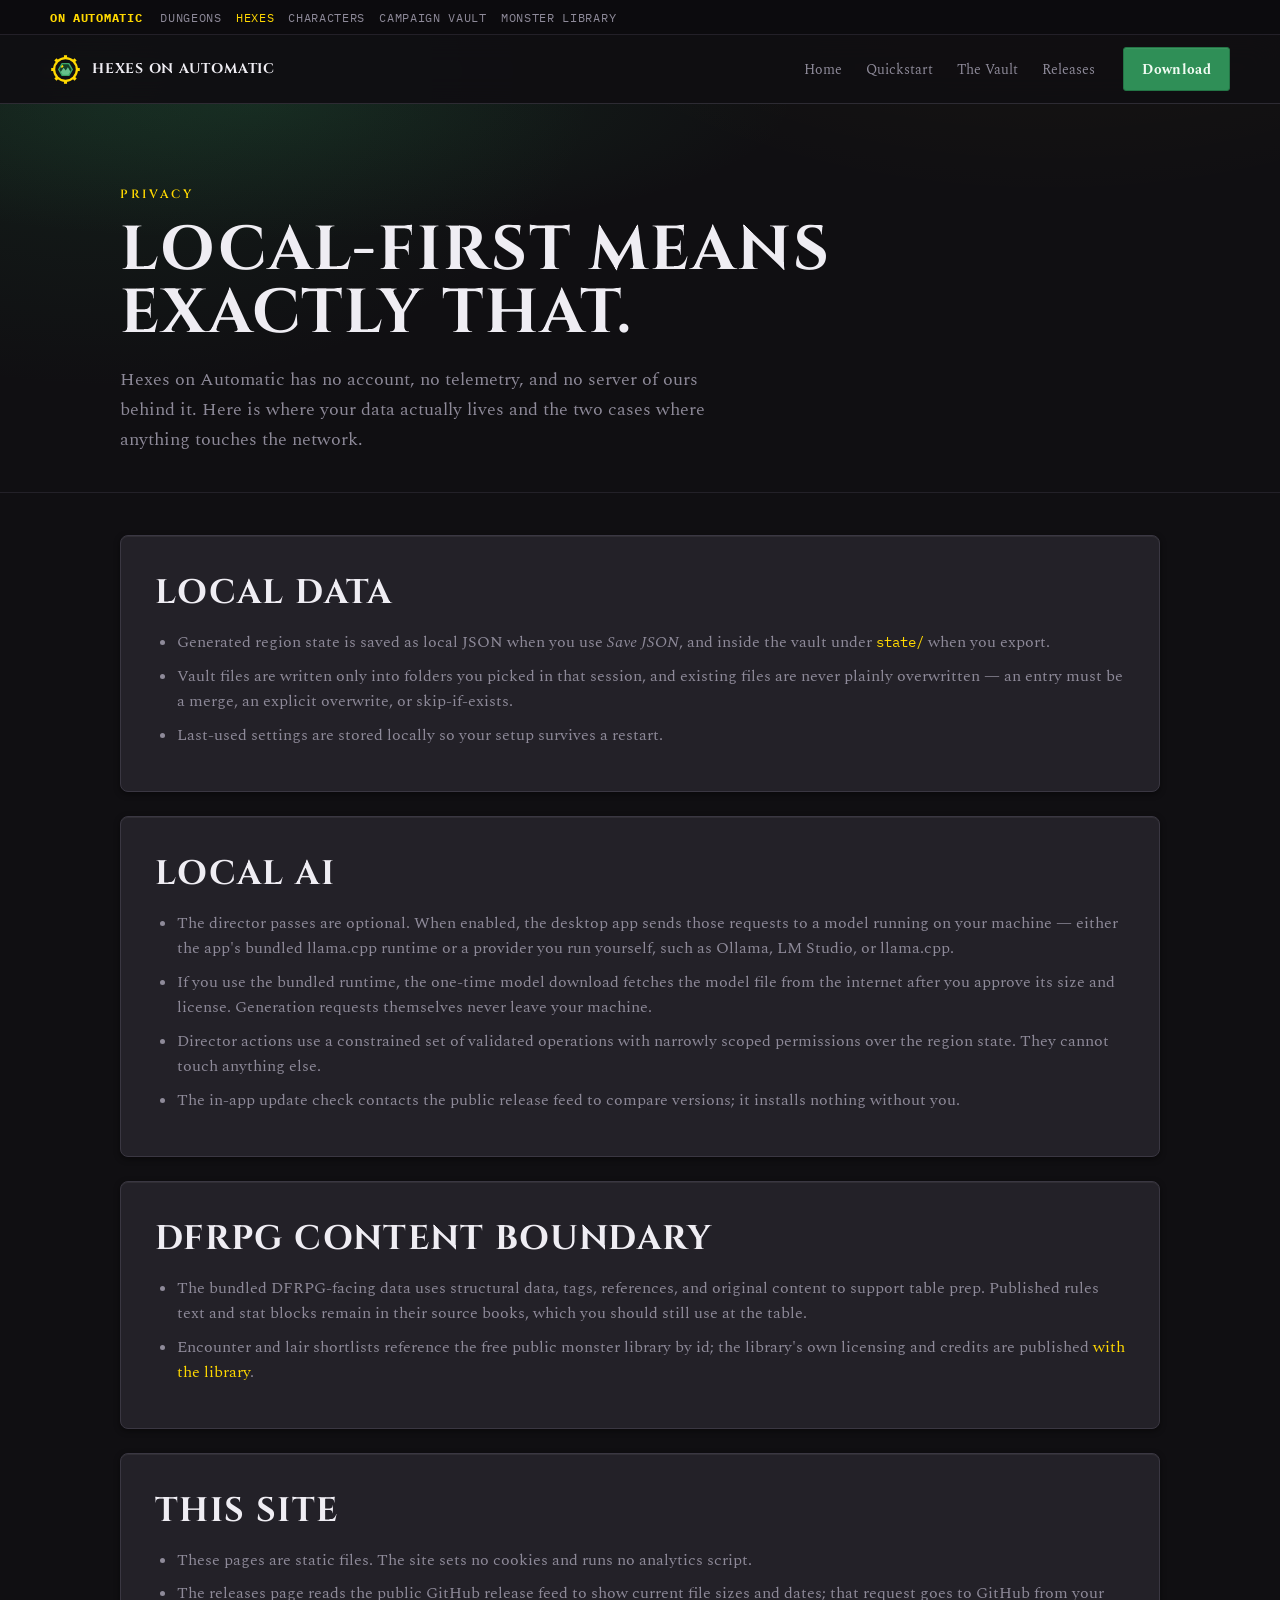
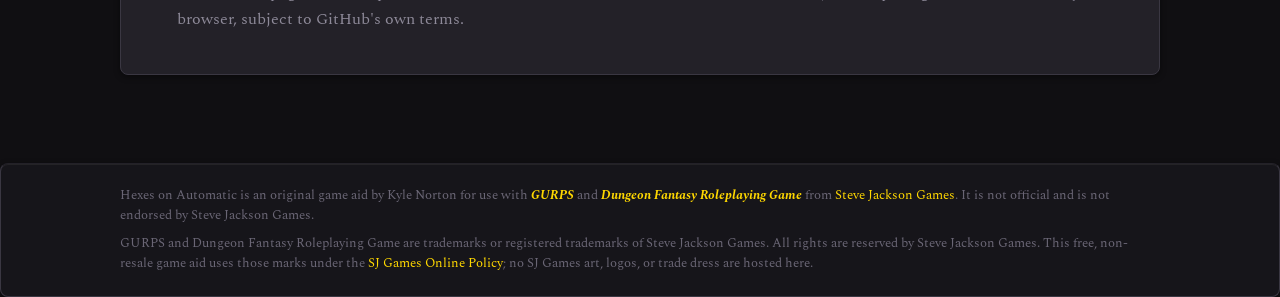
==== privacy.html @ 6dd8491a "Initial public site for Hexes on Automatic Modeled on the Dungeons on Automatic site: same design sy" ====
<!DOCTYPE html>
<html lang="en">
<head>
  <meta charset="utf-8">
  <meta name="viewport" content="width=device-width, initial-scale=1.0">
  <meta name="description" content="Privacy, local-first behavior, and content boundaries for Hexes on Automatic.">
  <title>Hexes on Automatic — Privacy</title>
  <link rel="canonical" href="https://hexes.dungeonsonautomatic.com/privacy.html">
  <meta property="og:site_name" content="Hexes on Automatic">
  <meta property="og:type" content="website">
  <meta property="og:title" content="Hexes on Automatic — Privacy">
  <meta property="og:description" content="Privacy, local-first behavior, and content boundaries for Hexes on Automatic.">
  <meta property="og:url" content="https://hexes.dungeonsonautomatic.com/privacy.html">
  <link rel="icon" href="assets/brand/favicon.svg" type="image/svg+xml">
  <link rel="stylesheet" href="styles.css">
  <style>
    * { box-sizing: border-box; }
    body { margin: 0; background: var(--surface-app); color: var(--text-body); font-family: var(--font-body); }
    a { color: inherit; text-decoration: none; }
    .wrap { width: min(1040px, 92vw); margin: 0 auto; }
    header { padding: clamp(48px, 8vw, 90px) 0 40px; border-bottom: 1px solid var(--stone-800); background: radial-gradient(60% 50% at 20% 0%, rgba(47,143,87,0.16), transparent 70%); }
    .eyebrow { font-family: var(--font-display); font-weight: 600; font-size: 12px; letter-spacing: var(--tracking-eyebrow); text-transform: uppercase; color: var(--brass-300); }
    h1, h2 { font-family: var(--font-display); color: var(--text-strong); text-transform: uppercase; }
    h1 { max-width: 860px; margin: 14px 0 0; font-size: clamp(42px, 6vw, 72px); line-height: 1.03; letter-spacing: 0.03em; }
    .lead { max-width: 70ch; margin: 20px 0 0; color: var(--text-muted); font-size: 18px; line-height: 1.65; }
    main { display: grid; gap: 24px; padding: 42px 0 88px; }
    section { background: var(--surface-panel); border: 1px solid var(--border-hairline); border-radius: var(--radius-lg); padding: clamp(22px, 4vw, 34px); box-shadow: var(--shadow-sm), var(--glint-top); }
    h2 { margin: 0; font-size: clamp(24px, 3vw, 34px); letter-spacing: 0.04em; }
    p, li { color: var(--text-muted); line-height: 1.65; font-size: 15.5px; }
    ul { margin: 14px 0 0; padding-left: 22px; }
    ul li { margin-bottom: 8px; }
    .inline-link, section a { color: var(--brass-300); }
    code { font-family: var(--font-mono); font-size: 0.92em; color: var(--brass-300); }
    strong { color: var(--text-strong); }
  </style>
  <link rel="stylesheet" href="site.css">
</head>
<body>
  <div class="site-family" aria-label="On Automatic family">
    <div class="site-wrap site-family__inner">
      <a class="site-family__brand" href="https://dungeonsonautomatic.com/family.html">On Automatic</a>
      <div class="site-family__links"><a href="https://dungeonsonautomatic.com/">Dungeons</a><a href="index.html" aria-current="page">Hexes</a><a href="https://dungeonsonautomatic.com/characters.html">Characters</a><a href="https://dungeonsonautomatic.com/campaigns.html">Campaign Vault</a><a href="https://dungeonsonautomatic.com/monsters.html">Monster Library</a></div>
    </div>
  </div>
  <nav class="site-nav" aria-label="Main navigation">
    <div class="site-wrap site-nav__inner">
      <a class="site-brand" href="index.html"><img src="assets/brand/hoa_logo_transparent.svg" alt=""><span>Hexes on Automatic</span></a>
      <div class="site-nav__links"><a href="index.html">Home</a><a href="quickstart.html">Quickstart</a><a href="vault.html">The Vault</a><a href="releases.html">Releases</a></div>
      <a class="site-button site-button--primary" href="releases.html#downloads">Download</a>
    </div>
  </nav>
  <header>
    <div class="wrap">
      <span class="eyebrow">Privacy</span>
      <h1>Local-first means exactly that.</h1>
      <p class="lead">Hexes on Automatic has no account, no telemetry, and no server of ours behind it. Here is where your data actually lives and the two cases where anything touches the network.</p>
    </div>
  </header>
  <main class="wrap">
    <section>
      <h2>Local data</h2>
      <ul>
        <li>Generated region state is saved as local JSON when you use <em>Save JSON</em>, and inside the vault under <code>state/</code> when you export.</li>
        <li>Vault files are written only into folders you picked in that session, and existing files are never plainly overwritten &mdash; an entry must be a merge, an explicit overwrite, or skip-if-exists.</li>
        <li>Last-used settings are stored locally so your setup survives a restart.</li>
      </ul>
    </section>
    <section>
      <h2>Local AI</h2>
      <ul>
        <li>The director passes are optional. When enabled, the desktop app sends those requests to a model running on your machine &mdash; either the app's bundled llama.cpp runtime or a provider you run yourself, such as Ollama, LM Studio, or llama.cpp.</li>
        <li>If you use the bundled runtime, the one-time model download fetches the model file from the internet after you approve its size and license. Generation requests themselves never leave your machine.</li>
        <li>Director actions use a constrained set of validated operations with narrowly scoped permissions over the region state. They cannot touch anything else.</li>
        <li>The in-app update check contacts the public release feed to compare versions; it installs nothing without you.</li>
      </ul>
    </section>
    <section>
      <h2>DFRPG content boundary</h2>
      <ul>
        <li>The bundled DFRPG-facing data uses structural data, tags, references, and original content to support table prep. Published rules text and stat blocks remain in their source books, which you should still use at the table.</li>
        <li>Encounter and lair shortlists reference the free public monster library by id; the library's own licensing and credits are published <a href="https://dungeonsonautomatic.com/monster-credits.html">with the library</a>.</li>
      </ul>
    </section>
    <section>
      <h2>This site</h2>
      <ul>
        <li>These pages are static files. The site sets no cookies and runs no analytics script.</li>
        <li>The releases page reads the public GitHub release feed to show current file sizes and dates; that request goes to GitHub from your browser, subject to GitHub's own terms.</li>
      </ul>
    </section>
  </main>
  <section class="legal-notice" aria-label="Steve Jackson Games notice">
    <div class="wrap">
      <p>Hexes on Automatic is an original game aid by Kyle Norton for use with <a href="https://www.sjgames.com/gurps/"><b><i>GURPS</i></b></a> and <a href="https://www.sjgames.com/dungeonfantasy/"><b><i>Dungeon Fantasy Roleplaying Game</i></b></a> from <a href="https://www.sjgames.com/">Steve Jackson Games</a>. It is not official and is not endorsed by Steve Jackson Games.</p>
      <p>GURPS and Dungeon Fantasy Roleplaying Game are trademarks or registered trademarks of Steve Jackson Games. All rights are reserved by Steve Jackson Games. This free, non-resale game aid uses those marks under the <a href="https://www.sjgames.com/general/online_policy.html">SJ Games Online Policy</a>; no SJ Games art, logos, or trade dress are hosted here.</p>
    </div>
  </section>
</body>
</html>
---- styles.css ----
/* ============================================================
   Hexes on Automatic — Design System
   Global entry point. Consumers link THIS file only.
   Import order: fonts/type → color → spacing → effects.
   (Keep this file to @import lines only.)
   ============================================================ */

@import url('tokens/typography.css');
@import url('tokens/colors.css');
@import url('tokens/spacing.css');
@import url('tokens/effects.css');
@import url('components/components.css');
---- site.css ----
/* Public-site layout. Brand tokens and UI primitives live in styles.css. */

* { box-sizing: border-box; }

html { scroll-behavior: smooth; }

body {
  margin: 0;
  background:
    radial-gradient(900px 520px at 82% -8%, rgba(255, 216, 0, 0.05), transparent 68%),
    radial-gradient(760px 480px at 8% 4%, rgba(47, 143, 87, 0.13), transparent 65%),
    var(--surface-app);
  color: var(--text-body);
  font-family: var(--font-body);
  -webkit-font-smoothing: antialiased;
}

a { color: inherit; text-decoration: none; }
img { max-width: 100%; }
button, a { -webkit-tap-highlight-color: transparent; }

a:focus-visible {
  outline: none;
  box-shadow: var(--focus-ring);
  border-radius: var(--radius-sm);
}

.site-wrap {
  width: min(1180px, calc(100% - 48px));
  margin-inline: auto;
}

/* On Automatic family strip: one thin bar above every page's nav naming the
   siblings, so each product page is also the front door to the others. */
.site-family {
  border-bottom: 1px solid rgba(58, 55, 66, 0.5);
  background: rgba(12, 11, 14, 0.96);
  font-family: var(--font-mono);
  font-size: 11.5px;
  letter-spacing: 0.06em;
  text-transform: uppercase;
}

.site-family__inner {
  min-height: 34px;
  display: flex;
  align-items: center;
  flex-wrap: wrap;
  gap: 8px 18px;
  padding: 5px 0;
}

.site-family__brand {
  color: var(--brass-300);
  font-weight: 700;
  white-space: nowrap;
}

.site-family__links {
  display: flex;
  flex-wrap: wrap;
  gap: 6px 14px;
}

.site-family__links a { color: var(--text-muted); transition: color var(--dur-fast) var(--ease-standard); }
.site-family__links a:hover,
.site-family__links a[aria-current="page"] { color: var(--brass-300); }

.site-nav {
  position: sticky;
  top: 0;
  z-index: var(--z-sticky);
  border-bottom: 1px solid rgba(58, 55, 66, 0.72);
  background: rgba(16, 15, 18, 0.9);
  backdrop-filter: blur(14px);
}

.site-nav__inner {
  min-height: 68px;
  display: flex;
  align-items: center;
  gap: 28px;
}

.site-brand {
  display: inline-flex;
  align-items: center;
  gap: 11px;
  flex: none;
}

.site-brand img { width: 31px; height: 31px; }

.site-brand span {
  color: var(--text-strong);
  font-family: var(--font-display);
  font-size: 14px;
  font-weight: 700;
  letter-spacing: 0.055em;
  line-height: 1.1;
  text-transform: uppercase;
}

.site-nav__links {
  display: flex;
  align-items: center;
  gap: 24px;
  margin-left: auto;
  color: var(--text-muted);
  font-size: 14px;
}

.site-nav__links a,
.site-footer__links a { transition: color var(--dur-fast) var(--ease-standard); }
.site-nav__links a:hover,
.site-footer__links a:hover { color: var(--brass-300); }

.site-button {
  display: inline-flex;
  align-items: center;
  justify-content: center;
  min-height: 44px;
  padding: 0 18px;
  border: 1px solid var(--border-strong);
  border-radius: var(--radius-sm);
  color: var(--text-strong);
  font-size: 14px;
  font-weight: 700;
  letter-spacing: 0.025em;
  box-shadow: var(--glint-top);
  transition:
    background var(--dur-fast) var(--ease-standard),
    border-color var(--dur-fast) var(--ease-standard),
    color var(--dur-fast) var(--ease-standard),
    transform var(--dur-fast) var(--ease-standard);
}

.site-button:hover { border-color: var(--brass-400); color: var(--brass-300); }
.site-button:active { transform: translateY(1px); }

.site-button--primary {
  border-color: var(--canopy-600);
  background: var(--canopy-500);
  color: var(--text-onbrand);
}

.site-button--primary:hover {
  border-color: var(--canopy-500);
  background: var(--canopy-400);
  color: var(--text-onbrand);
}

.site-button--quiet { background: rgba(35, 33, 40, 0.72); }

.site-eyebrow {
  color: var(--brass-300);
  font-family: var(--font-mono);
  font-size: 11px;
  font-weight: 600;
  letter-spacing: 0.17em;
  text-transform: uppercase;
}

body > .site-nav + header:not(.site-hero) {
  padding: clamp(52px, 6vw, 78px) 0 38px;
}

body > .site-nav + header:not(.site-hero) h1 {
  max-width: 920px;
  font-size: clamp(38px, 5vw, 62px);
  line-height: 1.02;
}

.site-hero {
  position: relative;
  overflow: clip;
  padding: clamp(62px, 6.5vw, 86px) 0 68px;
}

.site-hero::after {
  position: absolute;
  z-index: -1;
  right: -12%;
  bottom: -230px;
  width: 760px;
  height: 760px;
  border: 1px solid rgba(255, 216, 0, 0.055);
  border-radius: 50%;
  box-shadow:
    0 0 0 90px rgba(255, 216, 0, 0.017),
    0 0 0 180px rgba(255, 216, 0, 0.011);
  content: "";
}

.site-hero__grid {
  display: grid;
  grid-template-columns: minmax(0, 0.92fr) minmax(500px, 1.08fr);
  gap: clamp(38px, 5vw, 72px);
  align-items: center;
}

.site-hero h1 {
  max-width: 670px;
  margin: 17px 0 0;
  color: var(--text-strong);
  font-family: var(--font-display);
  font-size: clamp(46px, 5vw, 66px);
  font-weight: 800;
  letter-spacing: 0.025em;
  line-height: 0.98;
  text-transform: uppercase;
}

.site-hero h1 em { color: var(--canopy-300); font-style: normal; }

.site-hero__lede {
  max-width: 52ch;
  margin: 25px 0 0;
  color: var(--text-muted);
  font-size: clamp(17px, 1.65vw, 20px);
  line-height: 1.58;
}

.site-hero__actions {
  display: flex;
  flex-wrap: wrap;
  gap: 12px;
  margin-top: 30px;
}

.site-hero__note {
  margin-top: 19px;
  color: var(--text-faint);
  font-family: var(--font-mono);
  font-size: 11.5px;
  line-height: 1.6;
}

.product-window {
  position: relative;
  border: 1px solid var(--stone-600);
  border-radius: var(--radius-lg);
  background: var(--surface-sunken);
  box-shadow: var(--shadow-xl), var(--glint-top);
  transform: rotate(0.35deg);
}

.product-window::before {
  position: absolute;
  inset: -1px;
  z-index: -1;
  border-radius: inherit;
  box-shadow: 22px 28px 70px rgba(0, 0, 0, 0.42);
  content: "";
}

.product-window__bar {
  min-height: 34px;
  display: flex;
  align-items: center;
  gap: 7px;
  padding: 0 12px;
  border-bottom: 1px solid var(--stone-700);
  background: linear-gradient(180deg, var(--stone-800), var(--stone-850));
}

.product-window__bar i {
  width: 8px;
  height: 8px;
  border-radius: 50%;
  background: var(--stone-500);
}

.product-window__bar i:first-child { background: var(--canopy-400); }
.product-window__bar i:nth-child(2) { background: var(--brass-400); }
.product-window__bar i:nth-child(3) { background: var(--ok-400); }

.product-window__bar span {
  margin-left: 8px;
  color: var(--text-faint);
  font-family: var(--font-mono);
  font-size: 10px;
  letter-spacing: 0.05em;
}

.product-window img {
  width: 100%;
  display: block;
  border-radius: 0 0 calc(var(--radius-lg) - 1px) calc(var(--radius-lg) - 1px);
}

.product-window__caption {
  position: absolute;
  right: 18px;
  bottom: -22px;
  display: flex;
  align-items: center;
  gap: 9px;
  padding: 10px 13px;
  border: 1px solid var(--stone-600);
  border-left: 3px solid var(--brass-400);
  border-radius: var(--radius-sm);
  background: rgba(22, 21, 26, 0.94);
  color: var(--text-muted);
  font-size: 12px;
  box-shadow: var(--shadow-md);
}

.product-window__caption strong { color: var(--text-strong); font-weight: 600; }

.proof-strip {
  border-block: 1px solid var(--stone-800);
  background: rgba(22, 21, 26, 0.78);
}

.proof-strip__inner {
  min-height: 72px;
  display: grid;
  grid-template-columns: repeat(4, 1fr);
  align-items: center;
}

.proof {
  padding: 4px 24px;
  border-left: 1px solid var(--stone-800);
}

.proof:first-child { padding-left: 0; border-left: 0; }

.proof b {
  display: block;
  color: var(--text-strong);
  font-family: var(--font-display);
  font-size: 13px;
  letter-spacing: 0.055em;
  text-transform: uppercase;
}

.proof span {
  display: block;
  margin-top: 3px;
  color: var(--text-faint);
  font-family: var(--font-mono);
  font-size: 10.5px;
}

.site-section { padding: clamp(78px, 9vw, 118px) 0; }
.site-section--sunken { border-block: 1px solid var(--stone-800); background: var(--surface-sunken); }

.section-heading {
  display: grid;
  grid-template-columns: minmax(0, 0.78fr) minmax(320px, 0.62fr);
  gap: 50px;
  align-items: end;
}

.section-heading h2 {
  max-width: 800px;
  margin: 13px 0 0;
  color: var(--text-strong);
  font-family: var(--font-display);
  font-size: clamp(32px, 4.5vw, 52px);
  font-weight: 800;
  letter-spacing: 0.035em;
  line-height: 1.04;
  text-transform: uppercase;
}

.section-heading p {
  margin: 0;
  color: var(--text-muted);
  font-size: 17px;
  line-height: 1.65;
}

.workflow {
  display: grid;
  grid-template-columns: repeat(4, 1fr);
  gap: 1px;
  margin-top: 52px;
  border: 1px solid var(--stone-700);
  border-radius: var(--radius-lg);
  overflow: hidden;
  background: var(--stone-700);
  box-shadow: var(--shadow-md);
}

.workflow__step {
  min-height: 230px;
  padding: 26px 24px 28px;
  background:
    linear-gradient(180deg, rgba(255, 255, 255, 0.025), transparent 42%),
    var(--surface-panel);
}

.workflow__number {
  display: flex;
  align-items: center;
  justify-content: space-between;
  color: var(--brass-300);
  font-family: var(--font-mono);
  font-size: 11px;
  letter-spacing: 0.12em;
}

.workflow__number::after {
  width: 34px;
  height: 1px;
  background: var(--stone-600);
  content: "";
}

.workflow h3 {
  margin: 38px 0 0;
  color: var(--text-strong);
  font-family: var(--font-display);
  font-size: 19px;
  letter-spacing: 0.04em;
  text-transform: uppercase;
}

.workflow p {
  margin: 10px 0 0;
  color: var(--text-muted);
  font-size: 14.5px;
  line-height: 1.6;
}

.hybrid {
  position: relative;
  overflow: hidden;
  border-block: 1px solid var(--stone-700);
  background:
    radial-gradient(700px 380px at 4% 50%, rgba(47, 143, 87, 0.13), transparent 70%),
    radial-gradient(620px 340px at 94% 38%, rgba(255, 216, 0, 0.06), transparent 72%),
    var(--stone-900);
}

.hybrid__inner {
  display: grid;
  grid-template-columns: minmax(300px, 0.78fr) minmax(0, 1.22fr);
  gap: clamp(50px, 8vw, 104px);
  align-items: center;
  padding-block: clamp(74px, 9vw, 112px);
}

.hybrid h2 {
  max-width: 620px;
  margin: 14px 0 0;
  color: var(--text-strong);
  font-family: var(--font-display);
  font-size: clamp(36px, 4.7vw, 58px);
  font-weight: 800;
  letter-spacing: 0.035em;
  line-height: 1.01;
  text-transform: uppercase;
}

.hybrid__lede {
  max-width: 54ch;
  margin: 22px 0 0;
  color: var(--text-muted);
  font-size: 17px;
  line-height: 1.65;
}

.hybrid__lede strong { color: var(--text-strong); font-weight: 600; }

.hybrid__machine {
  border: 1px solid var(--stone-600);
  border-radius: var(--radius-lg);
  background: rgba(16, 15, 18, 0.72);
  box-shadow: var(--shadow-lg), var(--glint-top);
  overflow: hidden;
}

.hybrid__machine-head {
  display: flex;
  align-items: center;
  justify-content: space-between;
  gap: 16px;
  min-height: 42px;
  padding: 0 16px;
  border-bottom: 1px solid var(--stone-700);
  background: linear-gradient(180deg, var(--stone-800), var(--stone-850));
  color: var(--text-faint);
  font-family: var(--font-mono);
  font-size: 9.5px;
  letter-spacing: 0.12em;
  text-transform: uppercase;
}

.hybrid__machine-head span:last-child { color: var(--ok-400); }

.hybrid__flow { padding: 10px 22px; }

.hybrid__step {
  position: relative;
  display: grid;
  grid-template-columns: 112px 1fr;
  gap: 22px;
  padding: 20px 0;
  border-bottom: 1px solid var(--stone-800);
}

.hybrid__step:last-child { border-bottom: 0; }

.hybrid__step b {
  color: var(--brass-300);
  font-family: var(--font-mono);
  font-size: 10px;
  font-weight: 600;
  letter-spacing: 0.11em;
  text-transform: uppercase;
}

.hybrid__step p {
  margin: 0;
  color: var(--text-muted);
  font-size: 14px;
  line-height: 1.55;
}

.hybrid__step strong { color: var(--text-strong); font-weight: 600; }

.hybrid__result {
  display: flex;
  justify-content: space-between;
  gap: 18px;
  padding: 14px 22px;
  border-top: 1px solid var(--stone-700);
  background: rgba(35, 33, 40, 0.72);
  color: var(--text-faint);
  font-family: var(--font-mono);
  font-size: 10px;
  line-height: 1.5;
}

.hybrid__result strong { color: var(--ok-400); font-weight: 600; }

.artifact-grid {
  display: grid;
  grid-template-columns: repeat(12, 1fr);
  grid-auto-rows: minmax(182px, auto);
  gap: 16px;
  margin-top: 50px;
}

.artifact {
  position: relative;
  grid-column: span 4;
  overflow: hidden;
  padding: 27px;
  border: 1px solid var(--border-hairline);
  border-radius: var(--radius-lg);
  background: var(--surface-panel);
  box-shadow: var(--glint-top);
}

.artifact--wide { grid-column: span 8; }
.artifact--brass { background: linear-gradient(145deg, rgba(255, 216, 0, 0.085), transparent 56%), var(--surface-panel); }
.artifact--canopy { background: linear-gradient(145deg, rgba(47, 143, 87, 0.16), transparent 58%), var(--surface-panel); }

.artifact__label {
  color: var(--brass-300);
  font-family: var(--font-mono);
  font-size: 10px;
  letter-spacing: 0.13em;
  text-transform: uppercase;
}

.artifact h3 {
  max-width: 24ch;
  margin: 28px 0 0;
  color: var(--text-strong);
  font-family: var(--font-display);
  font-size: clamp(20px, 2.2vw, 28px);
  line-height: 1.12;
  letter-spacing: 0.035em;
  text-transform: uppercase;
}

.artifact p {
  max-width: 55ch;
  margin: 12px 0 0;
  color: var(--text-muted);
  font-size: 14.5px;
  line-height: 1.6;
}

.artifact p a { color: var(--brass-300); text-decoration: underline; text-underline-offset: 2px; }

.artifact__tags {
  display: flex;
  flex-wrap: wrap;
  gap: 7px;
  margin-top: 22px;
}

.artifact__tags span {
  padding: 5px 7px;
  border: 1px solid var(--stone-600);
  border-radius: var(--radius-xs);
  background: var(--stone-900);
  color: var(--text-faint);
  font-family: var(--font-mono);
  font-size: 10px;
}

.control-grid {
  display: grid;
  grid-template-columns: 0.82fr 1.18fr;
  gap: clamp(40px, 7vw, 86px);
  align-items: start;
}

.control-grid h2 {
  margin: 14px 0 0;
  color: var(--text-strong);
  font-family: var(--font-display);
  font-size: clamp(34px, 4.4vw, 54px);
  letter-spacing: 0.035em;
  line-height: 1.04;
  text-transform: uppercase;
}

.control-grid__lede {
  margin: 20px 0 0;
  color: var(--text-muted);
  font-size: 17px;
  line-height: 1.65;
}

.control-list { border-top: 1px solid var(--stone-700); }

.control-item {
  display: grid;
  grid-template-columns: 112px 1fr;
  gap: 22px;
  padding: 23px 0;
  border-bottom: 1px solid var(--stone-700);
}

.control-item b {
  color: var(--brass-300);
  font-family: var(--font-mono);
  font-size: 10.5px;
  font-weight: 600;
  letter-spacing: 0.12em;
  text-transform: uppercase;
}

.control-item p { margin: 0; color: var(--text-muted); font-size: 15px; line-height: 1.6; }
.control-item strong { color: var(--text-strong); font-weight: 600; }

.staff-band {
  position: relative;
  overflow: hidden;
  border-block: 1px solid var(--stone-700);
  background: linear-gradient(110deg, var(--stone-900), var(--stone-850));
}

.staff-band::before {
  position: absolute;
  inset: 0;
  background: radial-gradient(520px 240px at 12% 50%, rgba(47, 143, 87, 0.15), transparent 72%);
  content: "";
}

.staff-band__inner {
  position: relative;
  display: grid;
  grid-template-columns: 0.72fr 1.28fr;
  gap: 56px;
  align-items: center;
  padding-block: 54px;
}

.staff-band h2 {
  margin: 11px 0 0;
  color: var(--text-strong);
  font-family: var(--font-display);
  font-size: clamp(27px, 3.4vw, 40px);
  letter-spacing: 0.04em;
  line-height: 1.05;
  text-transform: uppercase;
}

.staff-band__roster { display: grid; grid-template-columns: repeat(2, 1fr); gap: 18px; }

.staff-member {
  display: grid;
  grid-template-columns: 52px minmax(0, 1fr);
  gap: 13px;
  align-items: center;
  min-width: 0;
}

.staff-member svg {
  width: 52px;
  height: 52px;
  border: 1px solid var(--stone-500);
  border-radius: var(--radius-sm);
  background: var(--stone-900);
}

.staff-member b {
  display: block;
  overflow: hidden;
  color: var(--text-strong);
  font-family: var(--font-display);
  font-size: 13px;
  letter-spacing: 0.05em;
  text-overflow: ellipsis;
  text-transform: uppercase;
}

.staff-member span {
  display: block;
  margin-top: 3px;
  color: var(--text-faint);
  font-family: var(--font-mono);
  font-size: 9.5px;
  line-height: 1.4;
  text-transform: uppercase;
}

.closing {
  display: grid;
  grid-template-columns: 1fr auto;
  gap: 44px;
  align-items: center;
  padding: clamp(72px, 8vw, 104px) 0;
}

.closing h2 {
  max-width: 760px;
  margin: 12px 0 0;
  color: var(--text-strong);
  font-family: var(--font-display);
  font-size: clamp(34px, 4.5vw, 54px);
  letter-spacing: 0.035em;
  line-height: 1.03;
  text-transform: uppercase;
}

.closing p a { color: var(--brass-300); text-decoration: underline; text-underline-offset: 2px; }

.closing__actions { display: flex; gap: 12px; }

.site-footer { border-top: 1px solid var(--stone-800); padding: 34px 0; }

.site-footer__inner {
  display: flex;
  align-items: center;
  gap: 24px;
  color: var(--text-faint);
  font-size: 12.5px;
}

.site-footer__links { display: flex; flex-wrap: wrap; gap: 19px; margin-left: auto; color: var(--text-muted); }

@media (max-width: 1040px) {
  .site-hero__grid { grid-template-columns: 1fr; }
  .site-hero__copy { max-width: 760px; }
  .product-window { max-width: 820px; transform: none; }
  .workflow { grid-template-columns: repeat(2, 1fr); }
  .staff-band__inner { grid-template-columns: 1fr; gap: 32px; }
}

@media (max-width: 780px) {
  .site-wrap { width: min(100% - 32px, 1180px); }
  .site-nav__inner { min-height: 62px; gap: 16px; }
  .site-brand span { display: none; }
  .site-nav__links { gap: 16px; min-width: 0; overflow-x: auto; white-space: nowrap; scrollbar-width: none; -webkit-overflow-scrolling: touch; }
  .site-nav__links::-webkit-scrollbar { display: none; }
  .site-nav .site-button { min-height: 38px; padding-inline: 13px; }
  .proof-strip__inner { grid-template-columns: repeat(2, 1fr); padding-block: 12px; }
  .proof, .proof:first-child { padding: 10px 16px; }
  .proof:nth-child(3) { border-left: 0; }
  .section-heading { grid-template-columns: 1fr; gap: 19px; }
  .hybrid__inner { grid-template-columns: 1fr; }
  .artifact, .artifact--wide { grid-column: span 12; }
  .control-grid { grid-template-columns: 1fr; }
  .staff-band__roster { grid-template-columns: 1fr; }
  .closing { grid-template-columns: 1fr; }
  .closing__actions { flex-wrap: wrap; }
  .site-footer__inner { align-items: flex-start; flex-direction: column; }
  .site-footer__links { margin-left: 0; }
}

@media (max-width: 520px) {
  .site-nav__links { gap: 14px; font-size: 13px; }
  .site-nav .site-button { width: auto; margin-left: 8px; flex-shrink: 0; }
  .site-hero { padding-top: 54px; }
  .site-hero h1 { font-size: clamp(41px, 13.4vw, 58px); }
  .site-hero__actions, .closing__actions { flex-direction: column; }
  .site-button { width: 100%; }
  .product-window__caption { position: static; border-width: 1px 0 0; box-shadow: none; }
  .workflow { grid-template-columns: 1fr; }
  .workflow__step { min-height: 0; }
  .hybrid__step { grid-template-columns: 1fr; gap: 7px; }
  .hybrid__result { flex-direction: column; }
  .control-item { grid-template-columns: 1fr; gap: 8px; }
}

@media (prefers-reduced-motion: reduce) {
  html { scroll-behavior: auto; }
  *, *::before, *::after { scroll-behavior: auto !important; transition-duration: 0.01ms !important; }
}
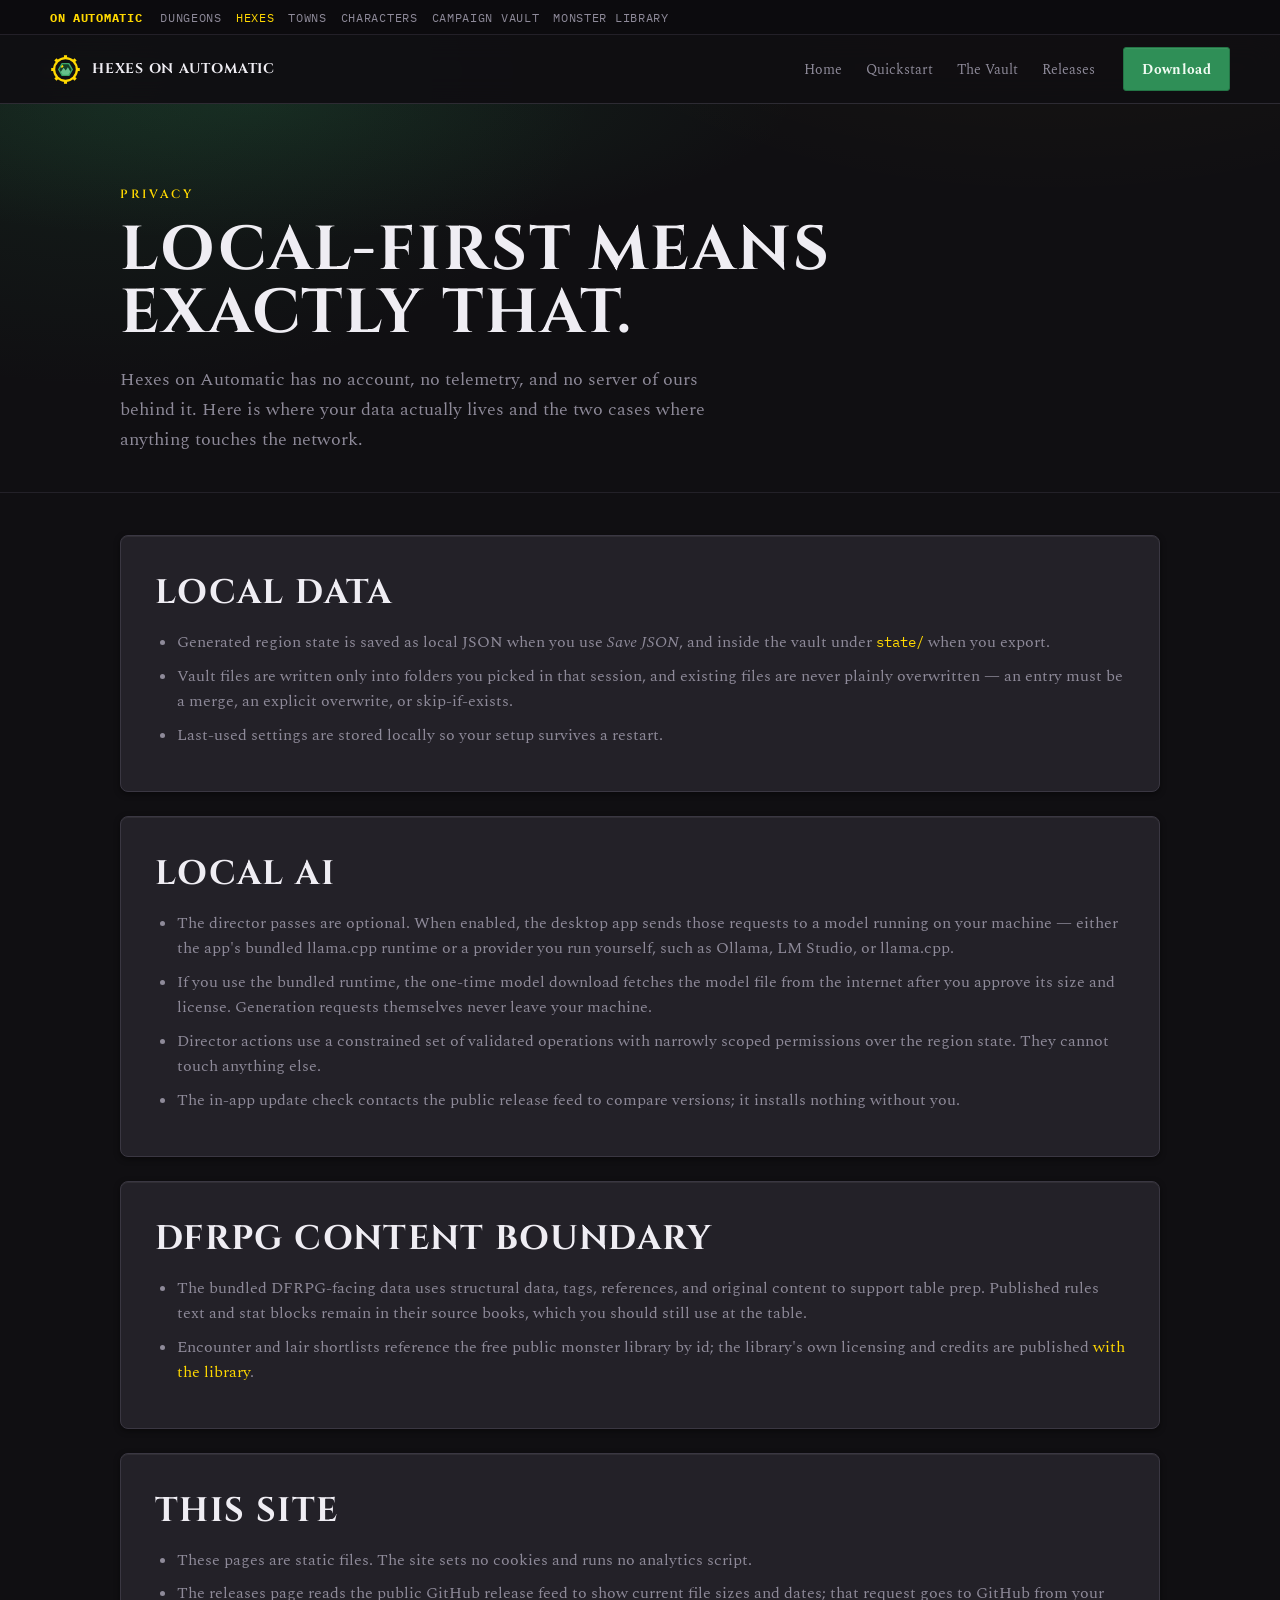
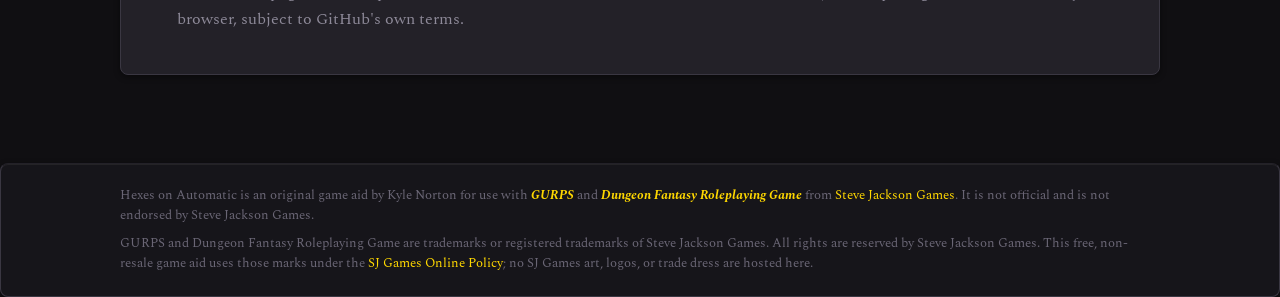
==== commit 5f7413a9: "Family strip: Campaign Vault moves to campaignsonautomatic.com, Towns joins Co-Authored-By: Claude F" ====
--- a/privacy.html
+++ b/privacy.html
@@ -5,12 +5,12 @@
   <meta name="viewport" content="width=device-width, initial-scale=1.0">
   <meta name="description" content="Privacy, local-first behavior, and content boundaries for Hexes on Automatic.">
   <title>Hexes on Automatic — Privacy</title>
-  <link rel="canonical" href="https://hexes.dungeonsonautomatic.com/privacy.html">
+  <link rel="canonical" href="https://hexesonautomatic.com/privacy.html">
   <meta property="og:site_name" content="Hexes on Automatic">
   <meta property="og:type" content="website">
   <meta property="og:title" content="Hexes on Automatic — Privacy">
   <meta property="og:description" content="Privacy, local-first behavior, and content boundaries for Hexes on Automatic.">
-  <meta property="og:url" content="https://hexes.dungeonsonautomatic.com/privacy.html">
+  <meta property="og:url" content="https://hexesonautomatic.com/privacy.html">
   <link rel="icon" href="assets/brand/favicon.svg" type="image/svg+xml">
   <link rel="stylesheet" href="styles.css">
   <style>
@@ -39,7 +39,7 @@
   <div class="site-family" aria-label="On Automatic family">
     <div class="site-wrap site-family__inner">
       <a class="site-family__brand" href="https://dungeonsonautomatic.com/family.html">On Automatic</a>
-      <div class="site-family__links"><a href="https://dungeonsonautomatic.com/">Dungeons</a><a href="index.html" aria-current="page">Hexes</a><a href="https://dungeonsonautomatic.com/characters.html">Characters</a><a href="https://dungeonsonautomatic.com/campaigns.html">Campaign Vault</a><a href="https://dungeonsonautomatic.com/monsters.html">Monster Library</a></div>
+      <div class="site-family__links"><a href="https://dungeonsonautomatic.com/">Dungeons</a><a href="index.html" aria-current="page">Hexes</a><a href="https://townsonautomatic.com/">Towns</a><a href="https://dungeonsonautomatic.com/characters.html">Characters</a><a href="https://campaignsonautomatic.com/">Campaign Vault</a><a href="https://dungeonsonautomatic.com/monsters.html">Monster Library</a></div>
     </div>
   </div>
   <nav class="site-nav" aria-label="Main navigation">
